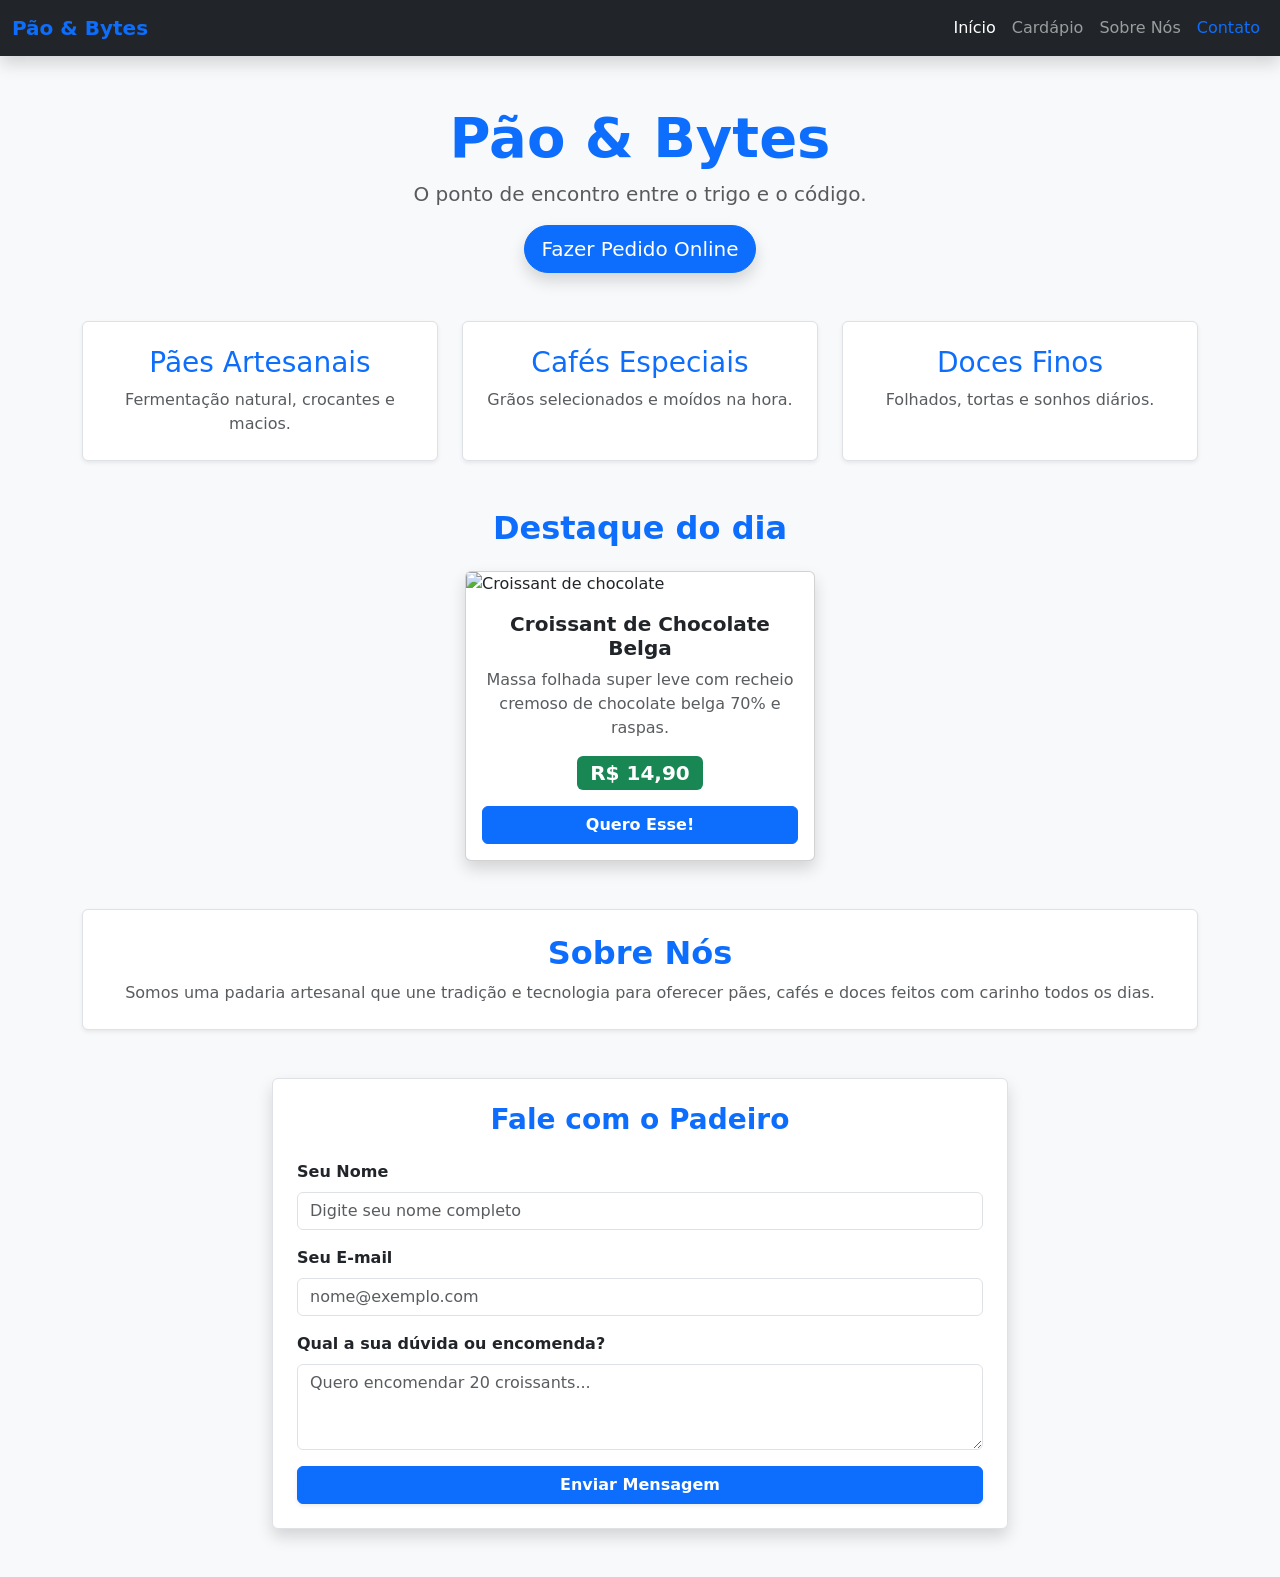
==== index.html @ 2f45dec7 "Atualização do projeto" ====
<!DOCTYPE html>
<!-- =============================================================================
     INDEX.HTML — Site completo "Pão & Bytes"
     Montagem das práticas na ordem: 1 → 3 → 2 → 4 → 5 (+ seção Sobre no index)
     ============================================================================= -->
<html lang="pt-BR">
<!-- lang="pt-BR": idioma da página para leitores de tela e motores de busca (PRATICA-1) -->

<head>
    <!-- PRATICA-1: cabeçalho base e importação do Bootstrap -->
    <meta charset="UTF-8">
    <!-- charset UTF-8: suporta acentos e caracteres especiais em português -->

    <meta name="viewport" content="width=device-width, initial-scale=1.0">
    <!-- viewport: adapta o layout à largura do celular/tablet/desktop -->

    <title>Pão & Bytes - Padaria Artesanal</title>
    <!-- title: texto que aparece na aba do navegador -->

    <!-- link Bootstrap CSS via CDN: folha de estilos pronta do framework -->
    <link href="https://cdn.jsdelivr.net/npm/bootstrap@5.3.8/dist/css/bootstrap.min.css" rel="stylesheet"
        integrity="sha384-sRIl4kxILFvY47J16cr9ZwB07vP4J8+LH7qKQnuqkuIAvNWLzeN8tE5YBujZqJLB" crossorigin="anonymous">
</head>

<body class="bg-light">
    <!-- bg-light: fundo cinza claro em todo o body (PRATICA-1) -->

    <!-- =========================================================================
         PRATICA-3: Barra de navegação (cole no início do <body>)
         ========================================================================= -->
    <nav class="navbar navbar-expand-lg navbar-dark bg-dark shadow">
        <!-- navbar: componente de menu | navbar-expand-lg: expande links em telas ≥992px -->
        <!-- navbar-dark: texto/clique claros no fundo escuro | bg-dark: fundo preto/cinza escuro -->
        <!-- shadow: sombra suave abaixo da barra -->

        <div class="container-fluid">
            <!-- container-fluid: largura 100% com padding lateral (menu ocupa a tela toda) -->

            <a class="navbar-brand fw-bold text-primary" href="#inicio">
                <!-- navbar-brand: estilo de logotipo/marca no menu -->
                <!-- fw-bold: font-weight bold (negrito) | text-primary: cor azul tema Bootstrap -->
                Pão & Bytes</a>

            <button class="navbar-toggler" type="button" data-bs-toggle="collapse" data-bs-target="#menuPadaria"
                aria-controls="menuPadaria" aria-expanded="false" aria-label="Abrir menu">
                <!-- navbar-toggler: botão hambúrguer visível só em telas pequenas -->
                <!-- data-bs-toggle="collapse": ativa o recolhimento (precisa do JS do Bootstrap) -->
                <!-- data-bs-target="#menuPadaria": id do painel que abre/fecha -->
                <span class="navbar-toggler-icon"></span>
                <!-- navbar-toggler-icon: ícone das três barras do menu mobile -->
            </button>

            <div class="collapse navbar-collapse" id="menuPadaria">
                <!-- collapse navbar-collapse: esconde links no mobile até clicar no toggler -->
                <!-- id="menuPadaria": alvo do data-bs-target do botão hambúrguer -->

                <ul class="navbar-nav ms-auto mb-2 mb-lg-0">
                    <!-- navbar-nav: lista estilizada como itens de navegação -->
                    <!-- ms-auto: margin-start auto — empurra o menu para a direita -->
                    <!-- mb-2: margin-bottom em mobile | mb-lg-0: remove margem em telas large+ -->

                    <li class="nav-item">
                        <!-- nav-item: um item da lista do menu -->
                        <a class="nav-link active" href="#inicio">Início</a>
                        <!-- nav-link: estilo de link do navbar | active: destaca página/seção atual -->
                    </li>
                    <li class="nav-item"><a class="nav-link" href="#cardapio">Cardápio</a></li>
                    <li class="nav-item"><a class="nav-link" href="#sobre">Sobre Nós</a></li>
                    <li class="nav-item">
                        <a class="nav-link text-primary" href="#contato">Contato</a>
                        <!-- text-primary no último link: destaque visual (cor azul) -->
                    </li>
                </ul>
            </div>
        </div>
    </nav>

    <main>
        <!-- main: conteúdo principal da página (agrupa seções para acessibilidade) -->

        <!-- =========================================================================
             PRATICA-1: Hero (título, subtítulo e botão de pedido)
             ========================================================================= -->
        <section id="inicio" class="container text-center my-5">
            <!-- id="inicio": âncora para o link "Início" do menu (PRATICA-3) -->
            <!-- container: centraliza conteúdo com largura máxima responsiva -->
            <!-- text-center: alinha texto e elementos inline ao centro -->
            <!-- my-5: margin vertical (topo e base) tamanho 5 na escala Bootstrap -->

            <h1 class="display-4 text-primary fw-bold">Pão & Bytes</h1>
            <!-- display-4: título grande de destaque (tipografia hero) -->
            <!-- text-primary: cor azul do tema | fw-bold: negrito -->

            <p class="lead text-muted">O ponto de encontro entre o trigo e o código.</p>
            <!-- lead: parágrafo introdutório maior que o texto normal -->
            <!-- text-muted: cinza suave (texto secundário) -->

            <a href="#cardapio" class="btn btn-primary btn-lg rounded-pill shadow">Fazer Pedido Online</a>
            <!-- btn: base de botão Bootstrap | btn-primary: botão azul preenchido -->
            <!-- btn-lg: tamanho grande | rounded-pill: bordas totalmente arredondadas (cápsula) -->
            <!-- shadow: sombra no botão -->

            <!-- =========================================================================
                 PRATICA-2: Grid com três setores (dentro do container da PRATICA-1)
                 ========================================================================= -->
            <div class="row g-4 mt-4">
                <!-- row: linha do sistema de grid (12 colunas) -->
                <!-- g-4: gutter (espaço) de 4 entre colunas -->
                <!-- mt-4: margin-top 4 — afasta a grid do hero -->

                <!-- COLUNA 1 — Setor de Pães -->
                <div class="col-12 col-md-4">
                    <!-- col-12: ocupa 12/12 (100%) no celular -->
                    <!-- col-md-4: em telas ≥768px ocupa 4/12 (um terço da linha) -->

                    <div class="p-4 border rounded bg-white shadow-sm h-100">
                        <!-- p-4: padding interno 4 | border: borda fina -->
                        <!-- rounded: cantos arredondados | bg-white: fundo branco do card -->
                        <!-- shadow-sm: sombra pequena | h-100: altura 100% (cards alinhados) -->
                        <h3 class="text-primary">Pães Artesanais</h3>
                        <p class="text-muted mb-0">Fermentação natural, crocantes e macios.</p>
                        <!-- mb-0: margin-bottom zero — remove espaço extra abaixo do parágrafo -->
                    </div>
                </div>

                <!-- COLUNA 2 — Setor de Cafés (mesmas classes da coluna 1 — PRATICA-2) -->
                <div class="col-12 col-md-4">
                    <div class="p-4 border rounded bg-white shadow-sm h-100">
                        <h3 class="text-primary">Cafés Especiais</h3>
                        <p class="text-muted mb-0">Grãos selecionados e moídos na hora.</p>
                    </div>
                </div>

                <!-- COLUNA 3 — Setor de Doces (mesmas classes — PRATICA-2) -->
                <div class="col-12 col-md-4">
                    <div class="p-4 border rounded bg-white shadow-sm h-100">
                        <h3 class="text-primary">Doces Finos</h3>
                        <p class="text-muted mb-0">Folhados, tortas e sonhos diários.</p>
                    </div>
                </div>
            </div>
        </section>

        <!-- =========================================================================
             PRATICA-4: Card de produto em destaque
             ========================================================================= -->
        <section id="cardapio" class="container pb-5">
            <!-- id="cardapio": âncora do menu "Cardápio" e do botão "Fazer Pedido Online" -->
            <!-- pb-5: padding-bottom 5 — espaço antes da próxima seção -->

            <h2 class="text-center text-primary fw-bold mb-4">Destaque do dia</h2>
            <!-- text-center: título centralizado | mb-4: margem abaixo do título -->

            <div class="card shadow mx-auto" style="max-width: 350px;">
                <!-- card: componente cartão Bootstrap | shadow: sombra média -->
                <!-- mx-auto: margin horizontal auto — centraliza o card na tela -->
                <!-- style max-width: limita largura (ajuste visual; não é classe Bootstrap) -->

                <img src="https://images.unsplash.com/photo-1555507036-ab1f4038808a?w=500&auto=format&fit=crop&q=60"
                    class="card-img-top" alt="Croissant de chocolate">
                <!-- card-img-top: imagem colada no topo do card, largura total -->

                <div class="card-body text-center">
                    <!-- card-body: área de texto/conteúdo do card | text-center: centraliza conteúdo -->

                    <h5 class="card-title fw-bold">Croissant de Chocolate Belga</h5>
                    <!-- card-title: estilo de título dentro do card | fw-bold: negrito -->

                    <p class="card-text text-muted">Massa folhada super leve com recheio cremoso de chocolate belga 70%
                        e raspas.</p>
                    <!-- card-text: parágrafo padrão do card | text-muted: cor secundária -->

                    <div class="mb-3">
                        <!-- mb-3: margem abaixo antes do botão -->
                        <span class="badge bg-success fs-5">R$ 14,90</span>
                        <!-- badge: etiqueta compacta | bg-success: fundo verde -->
                        <!-- fs-5: font-size 5 — preço um pouco maior -->
                    </div>

                    <a href="#contato" class="btn btn-primary w-100 fw-bold text-white">Quero Esse!</a>
                    <!-- w-100: width 100% — botão ocupa toda a largura do card -->
                    <!-- text-white: texto branco sobre o fundo azul do btn-primary -->
                </div>
            </div>
        </section>

        <!-- =========================================================================
             Seção extra no index (não existe ficheiro PRATICA separado)
             Complementa o link "Sobre Nós" do menu — PRATICA-3
             ========================================================================= -->
        <section id="sobre" class="container pb-5">
            <!-- id="sobre": âncora do link "Sobre Nós" -->

            <div class="p-4 border rounded bg-white shadow-sm text-center">
                <!-- Mesmo padrão visual dos cards da PRATICA-2: p-4, border, rounded, bg-white, shadow-sm -->
                <h2 class="text-primary fw-bold">Sobre Nós</h2>
                <p class="text-muted mb-0">Somos uma padaria artesanal que une tradição e tecnologia para oferecer pães,
                    cafés e doces feitos com carinho todos os dias.</p>
            </div>
        </section>

        <!-- =========================================================================
             PRATICA-5: Formulário de contacto / encomendas
             ========================================================================= -->
        <section id="contato" class="container pb-5">
            <!-- id="contato": âncora do menu "Contato" e do botão "Quero Esse!" -->

            <div class="row justify-content-center">
                <!-- row: linha do grid | justify-content-center: centraliza colunas na horizontal -->

                <div class="col-12 col-md-8">
                    <!-- col-12: largura total no mobile | col-md-8: 8/12 (~66%) em tablet/desktop -->

                    <div class="p-4 border rounded bg-white shadow">
                        <!-- p-4, border, rounded, bg-white: caixa branca com borda (como PRATICA-2) -->
                        <!-- shadow: sombra um pouco maior que shadow-sm (destaque do formulário) -->

                        <h3 class="text-center text-primary fw-bold mb-4">Fale com o Padeiro</h3>
                        <!-- text-center + text-primary + fw-bold + mb-4: título centralizado e destacado -->

                        <!-- action="#" method="post": exemplo de envio; required valida no navegador -->
                        <form action="#" method="post">

                            <!-- Campo: Nome -->
                            <div class="mb-3">
                                <!-- mb-3: espaçamento entre cada grupo label + input -->
                                <label for="nome" class="form-label fw-bold">Seu Nome</label>
                                <!-- form-label: estilo de rótulo Bootstrap | for="nome" liga ao id do input -->
                                <!-- fw-bold: rótulo em negrito -->
                                <input type="text" class="form-control" id="nome" name="nome" required
                                    placeholder="Digite seu nome completo">
                                <!-- form-control: campo de texto com borda e foco estilizados -->
                                <!-- required: obrigatório antes de enviar -->
                            </div>

                            <!-- Campo: E-mail -->
                            <div class="mb-3">
                                <label for="email" class="form-label fw-bold">Seu E-mail</label>
                                <input type="email" class="form-control" id="email" name="email" required
                                    placeholder="nome@exemplo.com">
                                <!-- type="email": validação básica de formato de e-mail -->
                            </div>

                            <!-- Campo: Mensagem -->
                            <div class="mb-3">
                                <label for="mensagem" class="form-label fw-bold">Qual a sua dúvida ou encomenda?</label>
                                <textarea class="form-control" id="mensagem" name="mensagem" rows="3" required
                                    placeholder="Quero encomendar 20 croissants..."></textarea>
                                <!-- textarea + form-control: área de texto redimensionável estilizada -->
                                <!-- rows="3": altura inicial de três linhas -->
                            </div>

                            <!-- Botão de envio -->
                            <button type="submit" class="btn btn-primary w-100 text-white fw-bold shadow-sm">
                                <!-- type="submit": envia o formulário -->
                                <!-- w-100: largura total | shadow-sm: sombra leve no botão -->
                                Enviar Mensagem
                            </button>
                        </form>
                    </div>
                </div>
            </div>
        </section>
    </main>

    <!-- PRATICA-1: JavaScript do Bootstrap — necessário para navbar-toggler e collapse (PRATICA-3) -->
    <script src="https://cdn.jsdelivr.net/npm/bootstrap@5.3.8/dist/js/bootstrap.bundle.min.js"
        crossorigin="anonymous"></script>
</body>

</html>
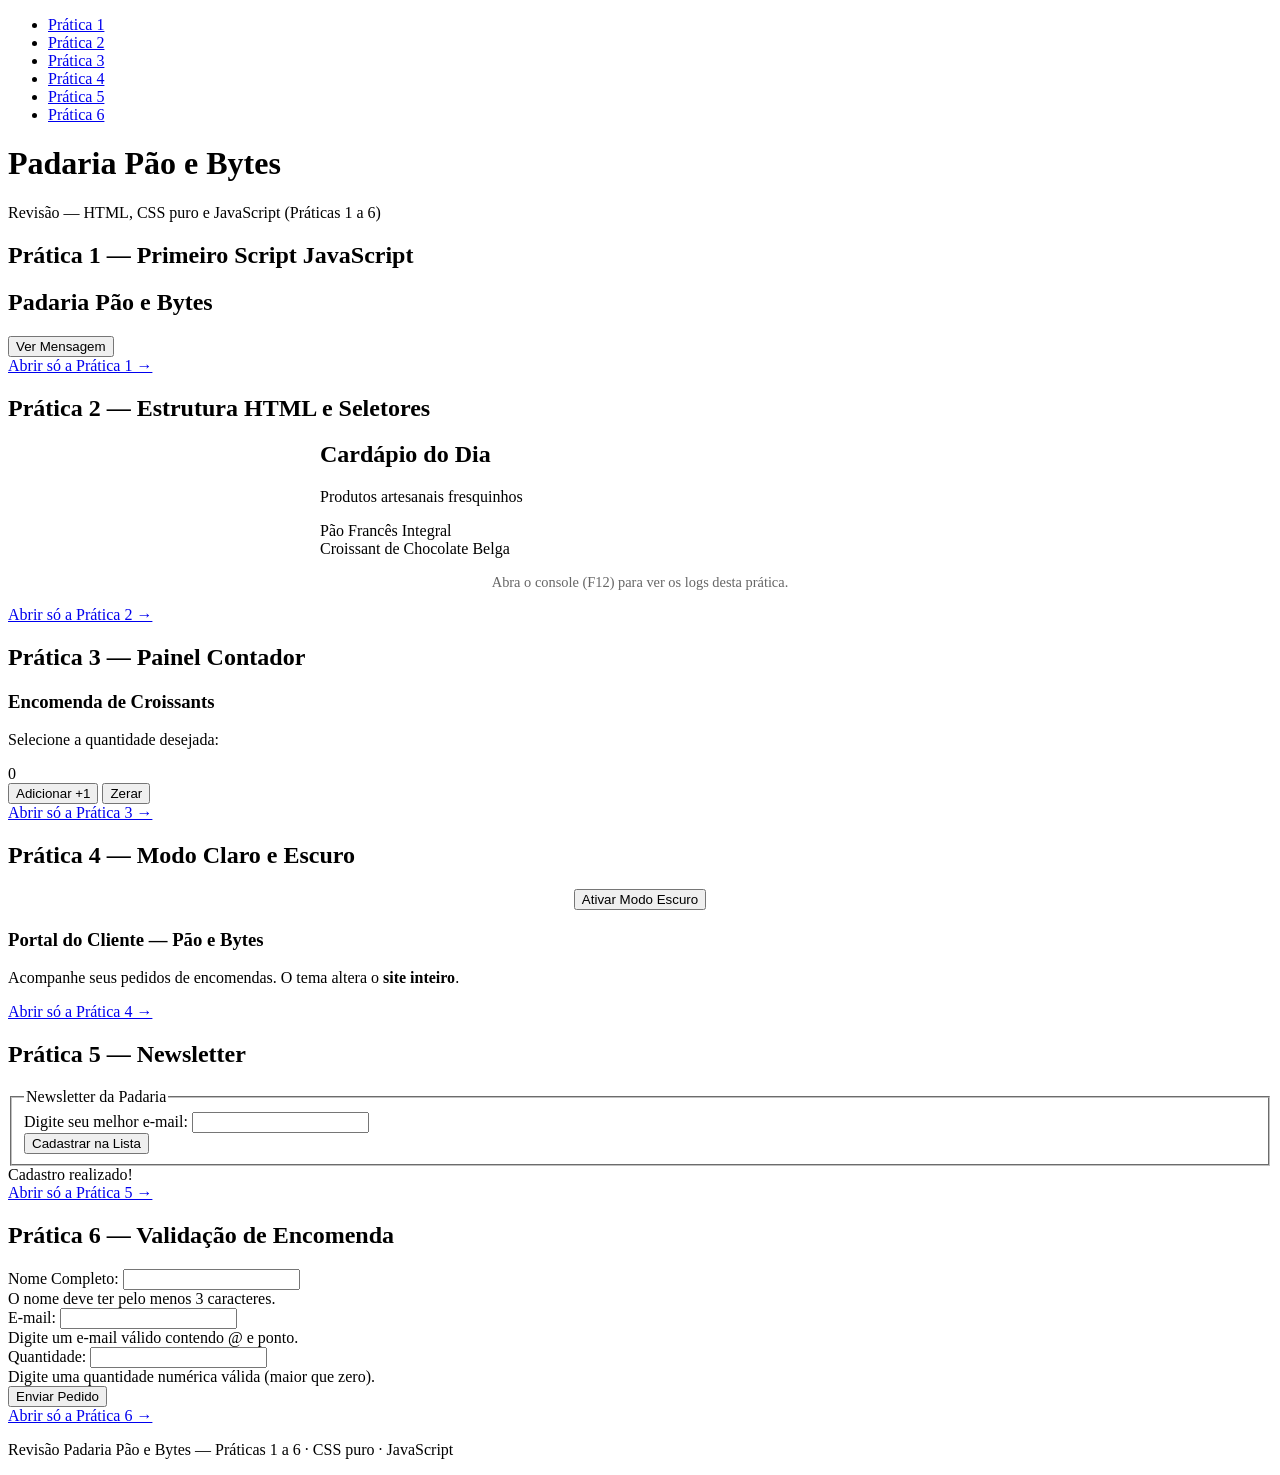
==== commit 0283a4ea: "Atidade de revisão" ====
--- a/index.html
+++ b/index.html
@@ -1,271 +1,156 @@
+<!-- ============================================================
+     INDEX — Revisão Padaria Pão e Bytes
+     Integra as Práticas 1 a 6 (HTML + CSS + JS separados)
+     Abra este arquivo no navegador para ver tudo funcionando
+     ============================================================ -->
+
 <!DOCTYPE html>
-<!-- =============================================================================
-     INDEX.HTML — Site completo "Pão & Bytes"
-     Montagem das práticas na ordem: 1 → 3 → 2 → 4 → 5 (+ seção Sobre no index)
-     ============================================================================= -->
 <html lang="pt-BR">
-<!-- lang="pt-BR": idioma da página para leitores de tela e motores de busca (PRATICA-1) -->
 
 <head>
-    <!-- PRATICA-1: cabeçalho base e importação do Bootstrap -->
     <meta charset="UTF-8">
-    <!-- charset UTF-8: suporta acentos e caracteres especiais em português -->
-
     <meta name="viewport" content="width=device-width, initial-scale=1.0">
-    <!-- viewport: adapta o layout à largura do celular/tablet/desktop -->
-
-    <title>Pão & Bytes - Padaria Artesanal</title>
-    <!-- title: texto que aparece na aba do navegador -->
-
-    <!-- link Bootstrap CSS via CDN: folha de estilos pronta do framework -->
-    <link href="https://cdn.jsdelivr.net/npm/bootstrap@5.3.8/dist/css/bootstrap.min.css" rel="stylesheet"
-        integrity="sha384-sRIl4kxILFvY47J16cr9ZwB07vP4J8+LH7qKQnuqkuIAvNWLzeN8tE5YBujZqJLB" crossorigin="anonymous">
+    <title>Revisão — Pão e Bytes | Práticas 1 a 6</title>
+    <!-- Layout e navegação do index -->
+    <link rel="stylesheet" href="css/index.css">
+    <!-- Um CSS por prática (estilos de cada bloco) -->
+    <link rel="stylesheet" href="css/pratica1.css">
+    <link rel="stylesheet" href="css/pratica2.css">
+    <link rel="stylesheet" href="css/pratica3.css">
+    <link rel="stylesheet" href="css/pratica4.css">
+    <link rel="stylesheet" href="css/pratica5.css">
+    <link rel="stylesheet" href="css/pratica6.css">
 </head>
 
-<body class="bg-light">
-    <!-- bg-light: fundo cinza claro em todo o body (PRATICA-1) -->
+<!-- tema-claro: estado inicial da Prática 4 no site completo -->
+<body class="tema-claro">
 
-    <!-- =========================================================================
-         PRATICA-3: Barra de navegação (cole no início do <body>)
-         ========================================================================= -->
-    <nav class="navbar navbar-expand-lg navbar-dark bg-dark shadow">
-        <!-- navbar: componente de menu | navbar-expand-lg: expande links em telas ≥992px -->
-        <!-- navbar-dark: texto/clique claros no fundo escuro | bg-dark: fundo preto/cinza escuro -->
-        <!-- shadow: sombra suave abaixo da barra -->
-
-        <div class="container-fluid">
-            <!-- container-fluid: largura 100% com padding lateral (menu ocupa a tela toda) -->
-
-            <a class="navbar-brand fw-bold text-primary" href="#inicio">
-                <!-- navbar-brand: estilo de logotipo/marca no menu -->
-                <!-- fw-bold: font-weight bold (negrito) | text-primary: cor azul tema Bootstrap -->
-                Pão & Bytes</a>
-
-            <button class="navbar-toggler" type="button" data-bs-toggle="collapse" data-bs-target="#menuPadaria"
-                aria-controls="menuPadaria" aria-expanded="false" aria-label="Abrir menu">
-                <!-- navbar-toggler: botão hambúrguer visível só em telas pequenas -->
-                <!-- data-bs-toggle="collapse": ativa o recolhimento (precisa do JS do Bootstrap) -->
-                <!-- data-bs-target="#menuPadaria": id do painel que abre/fecha -->
-                <span class="navbar-toggler-icon"></span>
-                <!-- navbar-toggler-icon: ícone das três barras do menu mobile -->
-            </button>
-
-            <div class="collapse navbar-collapse" id="menuPadaria">
-                <!-- collapse navbar-collapse: esconde links no mobile até clicar no toggler -->
-                <!-- id="menuPadaria": alvo do data-bs-target do botão hambúrguer -->
-
-                <ul class="navbar-nav ms-auto mb-2 mb-lg-0">
-                    <!-- navbar-nav: lista estilizada como itens de navegação -->
-                    <!-- ms-auto: margin-start auto — empurra o menu para a direita -->
-                    <!-- mb-2: margin-bottom em mobile | mb-lg-0: remove margem em telas large+ -->
-
-                    <li class="nav-item">
-                        <!-- nav-item: um item da lista do menu -->
-                        <a class="nav-link active" href="#inicio">Início</a>
-                        <!-- nav-link: estilo de link do navbar | active: destaca página/seção atual -->
-                    </li>
-                    <li class="nav-item"><a class="nav-link" href="#cardapio">Cardápio</a></li>
-                    <li class="nav-item"><a class="nav-link" href="#sobre">Sobre Nós</a></li>
-                    <li class="nav-item">
-                        <a class="nav-link text-primary" href="#contato">Contato</a>
-                        <!-- text-primary no último link: destaque visual (cor azul) -->
-                    </li>
-                </ul>
-            </div>
-        </div>
+    <!-- Menu âncora para cada seção -->
+    <nav class="nav-principal" aria-label="Menu das práticas">
+        <ul>
+            <li><a href="#pratica1">Prática 1</a></li>
+            <li><a href="#pratica2">Prática 2</a></li>
+            <li><a href="#pratica3">Prática 3</a></li>
+            <li><a href="#pratica4">Prática 4</a></li>
+            <li><a href="#pratica5">Prática 5</a></li>
+            <li><a href="#pratica6">Prática 6</a></li>
+        </ul>
     </nav>
 
-    <main>
-        <!-- main: conteúdo principal da página (agrupa seções para acessibilidade) -->
+    <header class="cabecalho-site">
+        <h1>Padaria Pão e Bytes</h1>
+        <p>Revisão — HTML, CSS puro e JavaScript (Práticas 1 a 6)</p>
+    </header>
 
-        <!-- =========================================================================
-             PRATICA-1: Hero (título, subtítulo e botão de pedido)
-             ========================================================================= -->
-        <section id="inicio" class="container text-center my-5">
-            <!-- id="inicio": âncora para o link "Início" do menu (PRATICA-3) -->
-            <!-- container: centraliza conteúdo com largura máxima responsiva -->
-            <!-- text-center: alinha texto e elementos inline ao centro -->
-            <!-- my-5: margin vertical (topo e base) tamanho 5 na escala Bootstrap -->
+    <!-- ========== PRÁTICA 1 — Botão e alert ========== -->
+    <section id="pratica1" class="secao-pratica pratica1" aria-labelledby="titulo-p1">
+        <h2 id="titulo-p1">Prática 1 — Primeiro Script JavaScript</h2>
+        <main>
+            <h1>Padaria Pão e Bytes</h1>
+            <button type="button" id="btnMensagem">Ver Mensagem</button>
+        </main>
+        <a class="link-standalone" href="pratica1.html">Abrir só a Prática 1 →</a>
+    </section>
 
-            <h1 class="display-4 text-primary fw-bold">Pão & Bytes</h1>
-            <!-- display-4: título grande de destaque (tipografia hero) -->
-            <!-- text-primary: cor azul do tema | fw-bold: negrito -->
+    <!-- ========== PRÁTICA 2 — Seletores e cardápio ========== -->
+    <section id="pratica2" class="secao-pratica pratica2" aria-labelledby="titulo-p2">
+        <h2 id="titulo-p2">Prática 2 — Estrutura HTML e Seletores</h2>
+        <main style="max-width: 40rem; margin: 0 auto;">
+            <h1 id="tituloCardapio">Cardápio do Dia</h1>
+            <p class="destaque">Produtos artesanais fresquinhos</p>
+            <section>
+                <article class="card-produto">Pão Francês Integral</article>
+                <article class="card-produto">Croissant de Chocolate Belga</article>
+            </section>
+            <p style="margin-top: 1rem; font-size: 0.9rem; color: #666; text-align: center;">
+                Abra o console (F12) para ver os logs desta prática.
+            </p>
+        </main>
+        <a class="link-standalone" href="pratica2.html">Abrir só a Prática 2 →</a>
+    </section>
 
-            <p class="lead text-muted">O ponto de encontro entre o trigo e o código.</p>
-            <!-- lead: parágrafo introdutório maior que o texto normal -->
-            <!-- text-muted: cinza suave (texto secundário) -->
+    <!-- ========== PRÁTICA 3 — Contador ========== -->
+    <section id="pratica3" class="secao-pratica pratica3" aria-labelledby="titulo-p3">
+        <h2 id="titulo-p3">Prática 3 — Painel Contador</h2>
+        <section class="painel-contador">
+            <h3>Encomenda de Croissants</h3>
+            <p>Selecione a quantidade desejada:</p>
+            <div id="displayContador" class="numero-display" role="status" aria-live="polite">0</div>
+            <div>
+                <button type="button" id="btnAdicionar" class="btn-acao">Adicionar +1</button>
+                <button type="button" id="btnZerar" class="btn-acao btn-limpar">Zerar</button>
+            </div>
+        </section>
+        <a class="link-standalone" href="pratica3.html">Abrir só a Prática 3 →</a>
+    </section>
 
-            <a href="#cardapio" class="btn btn-primary btn-lg rounded-pill shadow">Fazer Pedido Online</a>
-            <!-- btn: base de botão Bootstrap | btn-primary: botão azul preenchido -->
-            <!-- btn-lg: tamanho grande | rounded-pill: bordas totalmente arredondadas (cápsula) -->
-            <!-- shadow: sombra no botão -->
+    <!-- ========== PRÁTICA 4 — Tema claro/escuro ========== -->
+    <section id="pratica4" class="secao-pratica" aria-labelledby="titulo-p4">
+        <h2 id="titulo-p4">Prática 4 — Modo Claro e Escuro</h2>
+        <header style="text-align: center; margin-bottom: 1rem;">
+            <button type="button" id="btnAlternar" aria-pressed="false">Ativar Modo Escuro</button>
+        </header>
+        <article class="card-conteudo">
+            <h3>Portal do Cliente — Pão e Bytes</h3>
+            <p>Acompanhe seus pedidos de encomendas. O tema altera o <strong>site inteiro</strong>.</p>
+        </article>
+        <a class="link-standalone" href="pratica4.html">Abrir só a Prática 4 →</a>
+    </section>
 
-            <!-- =========================================================================
-                 PRATICA-2: Grid com três setores (dentro do container da PRATICA-1)
-                 ========================================================================= -->
-            <div class="row g-4 mt-4">
-                <!-- row: linha do sistema de grid (12 colunas) -->
-                <!-- g-4: gutter (espaço) de 4 entre colunas -->
-                <!-- mt-4: margin-top 4 — afasta a grid do hero -->
+    <!-- ========== PRÁTICA 5 — Newsletter ========== -->
+    <section id="pratica5" class="secao-pratica pratica5" aria-labelledby="titulo-p5">
+        <h2 id="titulo-p5">Prática 5 — Newsletter</h2>
+        <form id="formCadastro">
+            <fieldset>
+                <legend>Newsletter da Padaria</legend>
+                <div class="campo-grupo">
+                    <label for="inputEmail">Digite seu melhor e-mail:</label>
+                    <input type="email" id="inputEmail" name="email" required autocomplete="email">
+                </div>
+                <button type="submit">Cadastrar na Lista</button>
+            </fieldset>
+        </form>
+        <div id="mensagemSucesso" class="oculto" role="alert">Cadastro realizado!</div>
+        <a class="link-standalone" href="pratica5.html">Abrir só a Prática 5 →</a>
+    </section>
 
-                <!-- COLUNA 1 — Setor de Pães -->
-                <div class="col-12 col-md-4">
-                    <!-- col-12: ocupa 12/12 (100%) no celular -->
-                    <!-- col-md-4: em telas ≥768px ocupa 4/12 (um terço da linha) -->
-
-                    <div class="p-4 border rounded bg-white shadow-sm h-100">
-                        <!-- p-4: padding interno 4 | border: borda fina -->
-                        <!-- rounded: cantos arredondados | bg-white: fundo branco do card -->
-                        <!-- shadow-sm: sombra pequena | h-100: altura 100% (cards alinhados) -->
-                        <h3 class="text-primary">Pães Artesanais</h3>
-                        <p class="text-muted mb-0">Fermentação natural, crocantes e macios.</p>
-                        <!-- mb-0: margin-bottom zero — remove espaço extra abaixo do parágrafo -->
-                    </div>
-                </div>
-
-                <!-- COLUNA 2 — Setor de Cafés (mesmas classes da coluna 1 — PRATICA-2) -->
-                <div class="col-12 col-md-4">
-                    <div class="p-4 border rounded bg-white shadow-sm h-100">
-                        <h3 class="text-primary">Cafés Especiais</h3>
-                        <p class="text-muted mb-0">Grãos selecionados e moídos na hora.</p>
-                    </div>
-                </div>
-
-                <!-- COLUNA 3 — Setor de Doces (mesmas classes — PRATICA-2) -->
-                <div class="col-12 col-md-4">
-                    <div class="p-4 border rounded bg-white shadow-sm h-100">
-                        <h3 class="text-primary">Doces Finos</h3>
-                        <p class="text-muted mb-0">Folhados, tortas e sonhos diários.</p>
-                    </div>
+    <!-- ========== PRÁTICA 6 — Validação ========== -->
+    <section id="pratica6" class="secao-pratica pratica6" aria-labelledby="titulo-p6">
+        <h2 id="titulo-p6">Prática 6 — Validação de Encomenda</h2>
+        <form id="formEncomenda" novalidate>
+            <div class="campo-grupo">
+                <label for="nome">Nome Completo:</label>
+                <input type="text" id="nome" name="nome" aria-required="true" aria-describedby="erroNome">
+                <div id="erroNome" class="msg-erro oculto" role="alert">
+                    O nome deve ter pelo menos 3 caracteres.
                 </div>
             </div>
-        </section>
-
-        <!-- =========================================================================
-             PRATICA-4: Card de produto em destaque
-             ========================================================================= -->
-        <section id="cardapio" class="container pb-5">
-            <!-- id="cardapio": âncora do menu "Cardápio" e do botão "Fazer Pedido Online" -->
-            <!-- pb-5: padding-bottom 5 — espaço antes da próxima seção -->
-
-            <h2 class="text-center text-primary fw-bold mb-4">Destaque do dia</h2>
-            <!-- text-center: título centralizado | mb-4: margem abaixo do título -->
-
-            <div class="card shadow mx-auto" style="max-width: 350px;">
-                <!-- card: componente cartão Bootstrap | shadow: sombra média -->
-                <!-- mx-auto: margin horizontal auto — centraliza o card na tela -->
-                <!-- style max-width: limita largura (ajuste visual; não é classe Bootstrap) -->
-
-                <img src="https://images.unsplash.com/photo-1555507036-ab1f4038808a?w=500&auto=format&fit=crop&q=60"
-                    class="card-img-top" alt="Croissant de chocolate">
-                <!-- card-img-top: imagem colada no topo do card, largura total -->
-
-                <div class="card-body text-center">
-                    <!-- card-body: área de texto/conteúdo do card | text-center: centraliza conteúdo -->
-
-                    <h5 class="card-title fw-bold">Croissant de Chocolate Belga</h5>
-                    <!-- card-title: estilo de título dentro do card | fw-bold: negrito -->
-
-                    <p class="card-text text-muted">Massa folhada super leve com recheio cremoso de chocolate belga 70%
-                        e raspas.</p>
-                    <!-- card-text: parágrafo padrão do card | text-muted: cor secundária -->
-
-                    <div class="mb-3">
-                        <!-- mb-3: margem abaixo antes do botão -->
-                        <span class="badge bg-success fs-5">R$ 14,90</span>
-                        <!-- badge: etiqueta compacta | bg-success: fundo verde -->
-                        <!-- fs-5: font-size 5 — preço um pouco maior -->
-                    </div>
-
-                    <a href="#contato" class="btn btn-primary w-100 fw-bold text-white">Quero Esse!</a>
-                    <!-- w-100: width 100% — botão ocupa toda a largura do card -->
-                    <!-- text-white: texto branco sobre o fundo azul do btn-primary -->
+            <div class="campo-grupo">
+                <label for="email">E-mail:</label>
+                <input type="email" id="email" name="email" aria-required="true" aria-describedby="erroEmail">
+                <div id="erroEmail" class="msg-erro oculto" role="alert">
+                    Digite um e-mail válido contendo @ e ponto.
                 </div>
             </div>
-        </section>
-
-        <!-- =========================================================================
-             Seção extra no index (não existe ficheiro PRATICA separado)
-             Complementa o link "Sobre Nós" do menu — PRATICA-3
-             ========================================================================= -->
-        <section id="sobre" class="container pb-5">
-            <!-- id="sobre": âncora do link "Sobre Nós" -->
-
-            <div class="p-4 border rounded bg-white shadow-sm text-center">
-                <!-- Mesmo padrão visual dos cards da PRATICA-2: p-4, border, rounded, bg-white, shadow-sm -->
-                <h2 class="text-primary fw-bold">Sobre Nós</h2>
-                <p class="text-muted mb-0">Somos uma padaria artesanal que une tradição e tecnologia para oferecer pães,
-                    cafés e doces feitos com carinho todos os dias.</p>
-            </div>
-        </section>
-
-        <!-- =========================================================================
-             PRATICA-5: Formulário de contacto / encomendas
-             ========================================================================= -->
-        <section id="contato" class="container pb-5">
-            <!-- id="contato": âncora do menu "Contato" e do botão "Quero Esse!" -->
-
-            <div class="row justify-content-center">
-                <!-- row: linha do grid | justify-content-center: centraliza colunas na horizontal -->
-
-                <div class="col-12 col-md-8">
-                    <!-- col-12: largura total no mobile | col-md-8: 8/12 (~66%) em tablet/desktop -->
-
-                    <div class="p-4 border rounded bg-white shadow">
-                        <!-- p-4, border, rounded, bg-white: caixa branca com borda (como PRATICA-2) -->
-                        <!-- shadow: sombra um pouco maior que shadow-sm (destaque do formulário) -->
-
-                        <h3 class="text-center text-primary fw-bold mb-4">Fale com o Padeiro</h3>
-                        <!-- text-center + text-primary + fw-bold + mb-4: título centralizado e destacado -->
-
-                        <!-- action="#" method="post": exemplo de envio; required valida no navegador -->
-                        <form action="#" method="post">
-
-                            <!-- Campo: Nome -->
-                            <div class="mb-3">
-                                <!-- mb-3: espaçamento entre cada grupo label + input -->
-                                <label for="nome" class="form-label fw-bold">Seu Nome</label>
-                                <!-- form-label: estilo de rótulo Bootstrap | for="nome" liga ao id do input -->
-                                <!-- fw-bold: rótulo em negrito -->
-                                <input type="text" class="form-control" id="nome" name="nome" required
-                                    placeholder="Digite seu nome completo">
-                                <!-- form-control: campo de texto com borda e foco estilizados -->
-                                <!-- required: obrigatório antes de enviar -->
-                            </div>
-
-                            <!-- Campo: E-mail -->
-                            <div class="mb-3">
-                                <label for="email" class="form-label fw-bold">Seu E-mail</label>
-                                <input type="email" class="form-control" id="email" name="email" required
-                                    placeholder="nome@exemplo.com">
-                                <!-- type="email": validação básica de formato de e-mail -->
-                            </div>
-
-                            <!-- Campo: Mensagem -->
-                            <div class="mb-3">
-                                <label for="mensagem" class="form-label fw-bold">Qual a sua dúvida ou encomenda?</label>
-                                <textarea class="form-control" id="mensagem" name="mensagem" rows="3" required
-                                    placeholder="Quero encomendar 20 croissants..."></textarea>
-                                <!-- textarea + form-control: área de texto redimensionável estilizada -->
-                                <!-- rows="3": altura inicial de três linhas -->
-                            </div>
-
-                            <!-- Botão de envio -->
-                            <button type="submit" class="btn btn-primary w-100 text-white fw-bold shadow-sm">
-                                <!-- type="submit": envia o formulário -->
-                                <!-- w-100: largura total | shadow-sm: sombra leve no botão -->
-                                Enviar Mensagem
-                            </button>
-                        </form>
-                    </div>
+            <div class="campo-grupo">
+                <label for="quantidade">Quantidade:</label>
+                <input type="number" id="quantidade" name="quantidade" min="1" step="1"
+                    aria-required="true" aria-describedby="erroQuantidade">
+                <div id="erroQuantidade" class="msg-erro oculto" role="alert">
+                    Digite uma quantidade numérica válida (maior que zero).
                 </div>
             </div>
-        </section>
-    </main>
+            <button type="submit">Enviar Pedido</button>
+        </form>
+        <a class="link-standalone" href="pratica6.html">Abrir só a Prática 6 →</a>
+    </section>
 
-    <!-- PRATICA-1: JavaScript do Bootstrap — necessário para navbar-toggler e collapse (PRATICA-3) -->
-    <script src="https://cdn.jsdelivr.net/npm/bootstrap@5.3.8/dist/js/bootstrap.bundle.min.js"
-        crossorigin="anonymous"></script>
+    <footer>
+        <p>Revisão Padaria Pão e Bytes — Práticas 1 a 6 · CSS puro · JavaScript</p>
+    </footer>
+
+    <!-- JavaScript unificado do index (Práticas 1 a 6) -->
+    <script src="js/index.js"></script>
 </body>
 
 </html>
